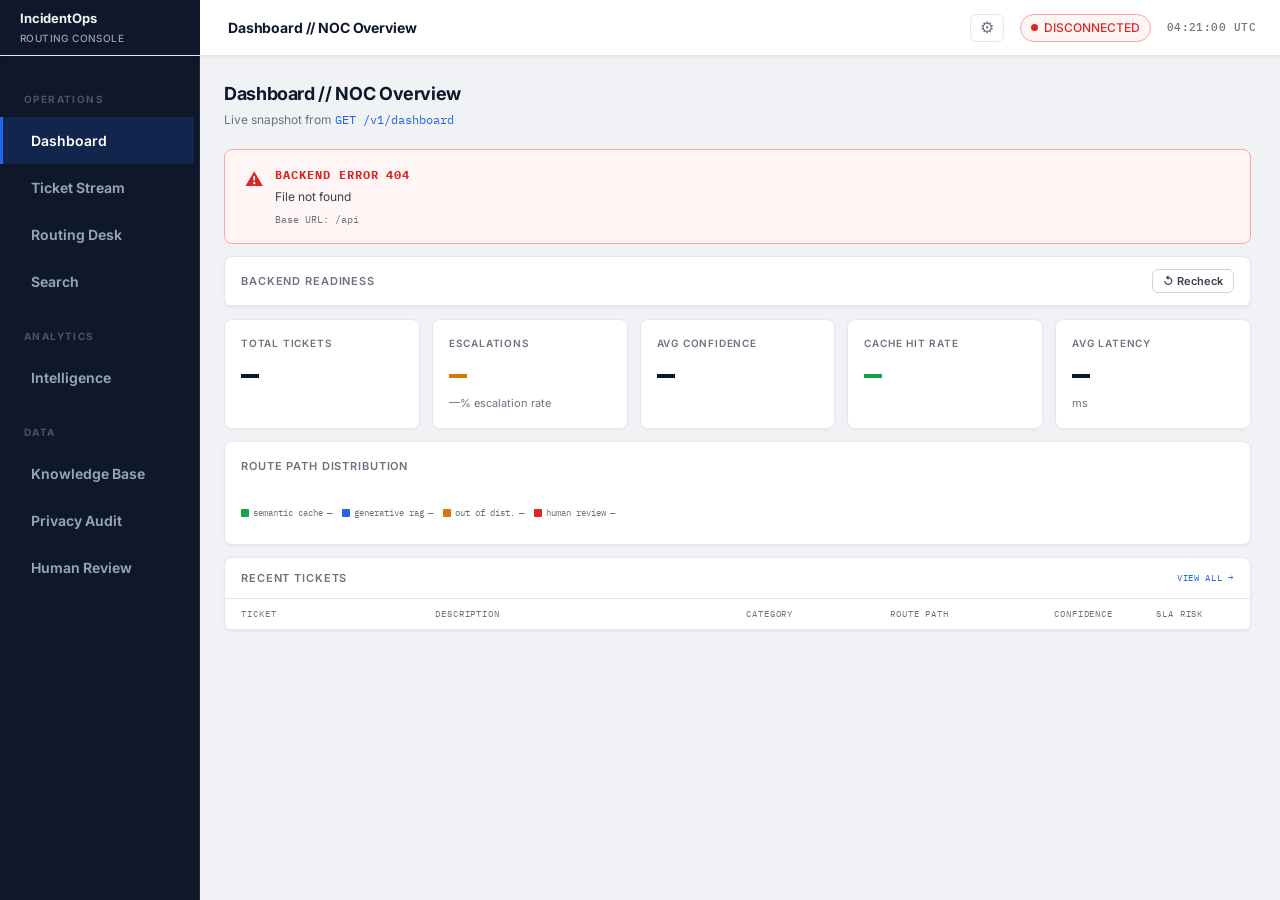
==== frontend/index.html @ 2a2c5b31 "Prepare frontend review UI" ====
<!DOCTYPE html>
<html lang="en">
<head>
<meta charset="UTF-8">
<meta http-equiv="refresh" content="0; url=dashboard.html">
<title>INCIDENT_OPS</title>
</head>
<body>
<script>location.replace('dashboard.html');</script>
</body>
</html>
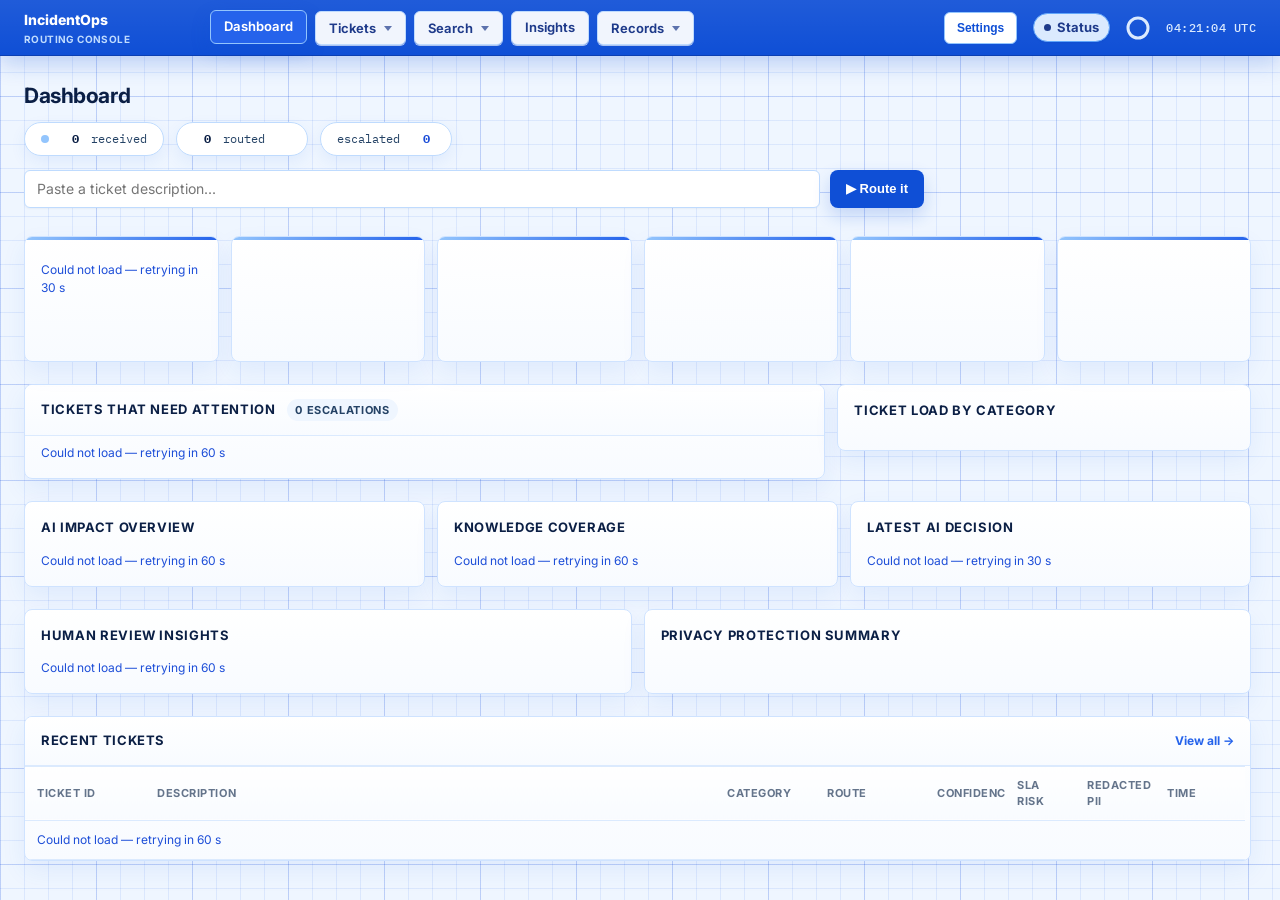
==== commit 8acef489: "Replace repository with updated IncidentOps project" ====
--- a/frontend/index.html
+++ b/frontend/index.html
@@ -3,7 +3,7 @@
 <head>
 <meta charset="UTF-8">
 <meta http-equiv="refresh" content="0; url=dashboard.html">
-<title>INCIDENT_OPS</title>
+<title>IncidentOps</title>
 </head>
 <body>
 <script>location.replace('dashboard.html');</script>
